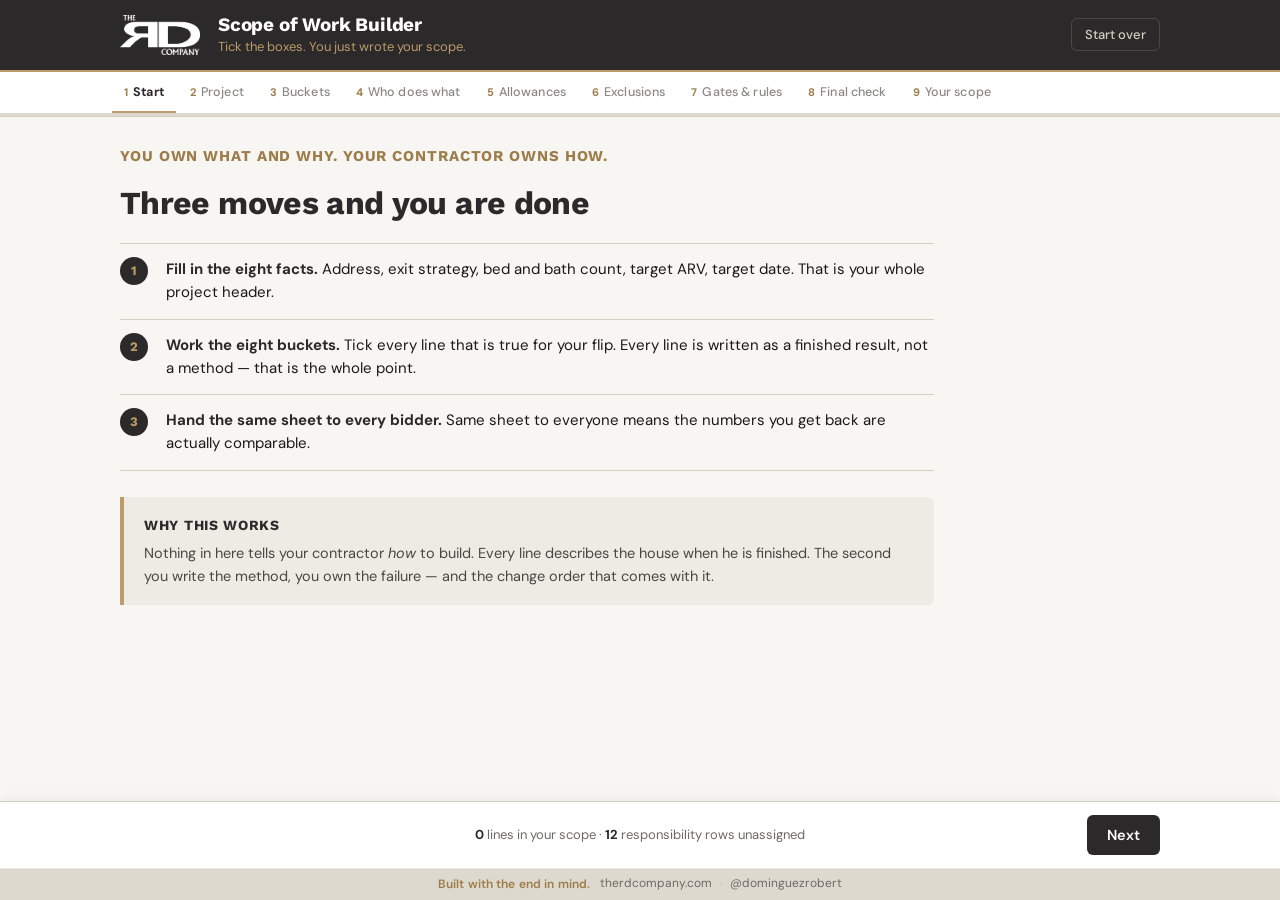
==== index.html @ a58441e7 "Scope of Work Builder - free checkbox scoping tool for investors" ====
<!doctype html>
<html lang="en">
<head>
<meta charset="utf-8">
<meta name="viewport" content="width=device-width, initial-scale=1">
<title>Scope of Work Builder — RD Contracting Solutions</title>
<meta name="description" content="Tick the boxes. You just wrote your scope of work. A pocket tool for real estate investors from Robert Dominguez, RD Contracting Solutions, LLC.">
<link rel="icon" href="rd-logo-dark.png">
<link rel="preconnect" href="https://fonts.googleapis.com">
<link rel="preconnect" href="https://fonts.gstatic.com" crossorigin>
<link href="https://fonts.googleapis.com/css2?family=DM+Sans:wght@400;500;600;700&family=Work+Sans:wght@600;700&display=swap" rel="stylesheet">
<link rel="stylesheet" href="styles.css">
</head>
<body>

<header class="topbar">
  <div class="topbar-in">
    <img class="brandmark" src="rd-logo-white.png" alt="The RD Company">
    <div class="topbar-t">
      <h1>Scope of Work Builder</h1>
      <p>Tick the boxes. You just wrote your scope.</p>
    </div>
    <button class="ghost" id="btn-reset" type="button" data-testid="button-reset">Start over</button>
  </div>
  <div class="goldrule"></div>
</header>

<nav class="steprail" aria-label="Steps">
  <div class="steprail-in" id="steprail"></div>
  <div class="bar"><span id="barfill"></span></div>
</nav>

<main id="main">

  <!-- STEP 0 -->
  <section class="step" data-step="0">
    <div class="lede">
      <p class="rule" id="the-rule"></p>
      <h2>Three moves and you are done</h2>
      <ol class="howto">
        <li><strong>Fill in the eight facts.</strong> Address, exit strategy, bed and bath count, target ARV, target date. That is your whole project header.</li>
        <li><strong>Work the eight buckets.</strong> Tick every line that is true for your flip. Every line is written as a finished result, not a method — that is the whole point.</li>
        <li><strong>Hand the same sheet to every bidder.</strong> Same sheet to everyone means the numbers you get back are actually comparable.</li>
      </ol>
      <div class="warnbox">
        <h3>Why this works</h3>
        <p>Nothing in here tells your contractor <em>how</em> to build. Every line describes the house when he is finished. The second you write the method, you own the failure — and the change order that comes with it.</p>
      </div>
    </div>
  </section>

  <!-- STEP 1 -->
  <section class="step" data-step="1">
    <h2 class="stitle">Your project</h2>
    <p class="sub">Eight facts. This is the header every bidder reads first.</p>
    <div class="fields" id="fields"></div>
  </section>

  <!-- STEP 2 -->
  <section class="step" data-step="2">
    <h2 class="stitle">The eight buckets</h2>
    <p class="sub">Tick every line that is true for your flip. Skip what does not apply. Add your own at the bottom of any bucket.</p>
    <div id="buckets"></div>
  </section>

  <!-- STEP 3 -->
  <section class="step" data-step="3">
    <h2 class="stitle">Who does what</h2>
    <p class="sub" id="resp-hint"></p>
    <div id="resp"></div>
  </section>

  <!-- STEP 4 -->
  <section class="step" data-step="4">
    <h2 class="stitle">Allowances</h2>
    <p class="sub" id="allow-hint"></p>
    <div id="allow"></div>
  </section>

  <!-- STEP 5 -->
  <section class="step" data-step="5">
    <h2 class="stitle">Your exclusions</h2>
    <p class="sub" id="excl-hint"></p>
    <div id="excl"></div>
  </section>

  <!-- STEP 6 -->
  <section class="step" data-step="6">
    <h2 class="stitle">Money gates</h2>
    <p class="sub" id="gate-hint"></p>
    <div id="gates"></div>
    <h2 class="stitle mt">The rules</h2>
    <p class="sub" id="rule-hint"></p>
    <div id="rules"></div>
  </section>

  <!-- STEP 7 -->
  <section class="step" data-step="7">
    <h2 class="stitle">Before you send this</h2>
    <p class="sub">Seven ways a scope of work loses money. Clear all seven before it leaves your desk.</p>
    <div id="selfcheck"></div>
  </section>

  <!-- STEP 8 -->
  <section class="step" data-step="8">
    <h2 class="stitle">Your scope of work</h2>
    <p class="sub">This is what you built. Print it, copy it, or download it — then send the same one to every bidder.</p>
    <div class="actions">
      <button class="primary" id="btn-print" type="button" data-testid="button-print">Print / Save as PDF</button>
      <button class="secondary" id="btn-copy" type="button" data-testid="button-copy">Copy text</button>
      <button class="secondary" id="btn-dl" type="button" data-testid="button-download">Download .txt</button>
      <span class="copied" id="copied" hidden>Copied</span>
    </div>
    <div id="output" class="output" data-testid="text-output"></div>
  </section>

</main>

<footer class="navbar">
  <div class="navbar-in">
    <button class="secondary" id="btn-back" type="button" data-testid="button-back">Back</button>
    <span class="count" id="count"></span>
    <button class="primary" id="btn-next" type="button" data-testid="button-next">Next</button>
  </div>
  <div class="ctabar">
    <div class="ctabar-in">
      <span class="cta-tag">Built with the end in mind.</span>
      <span class="cta-links">
        <a href="https://www.therdcompany.com" target="_blank" rel="noopener noreferrer" data-testid="link-website">therdcompany.com</a>
        <span class="cta-dot">&middot;</span>
        <a href="https://www.instagram.com/dominguezrobert" target="_blank" rel="noopener noreferrer" data-testid="link-instagram">@dominguezrobert</a>
      </span>
    </div>
  </div>
</footer>

<!-- print-only document -->
<div id="printdoc" aria-hidden="true"></div>

<script src="content.js"></script>
<script src="app.js"></script>
</body>
</html>
---- styles.css ----
:root{
  --slate:#2B292A; --tan:#BB9B69; --tan-dk:#9C7D4A; --mortar:#D2D0BF;
  --iron:#1A1918; --lime:#DDD9CE; --conc:#EDEBE4; --paper:#F7F6F2; --white:#fff;
  --f-head:"Work Sans",-apple-system,Segoe UI,sans-serif;
  --f-body:"DM Sans",-apple-system,Segoe UI,sans-serif;
  --shadow:0 1px 2px rgba(43,41,42,.06),0 8px 24px rgba(43,41,42,.06);
}
*{box-sizing:border-box;margin:0;padding:0}
html{-webkit-text-size-adjust:100%}
body{
  font-family:var(--f-body);background:var(--paper);color:var(--iron);
  font-size:16px;line-height:1.55;padding-bottom:118px;
}
button{font-family:inherit;font-size:inherit;cursor:pointer;border:0}

/* ---------- top bar ---------- */
.topbar{background:var(--slate);position:sticky;top:0;z-index:40}
.topbar-in{
  max-width:1080px;margin:0 auto;padding:14px 20px;
  display:flex;align-items:center;gap:18px;
}
.brandmark{height:40px;width:auto;display:block;flex:none}
.topbar-t{flex:1;min-width:0}
.topbar-t h1{
  font-family:var(--f-head);font-weight:700;color:var(--white);
  font-size:19px;line-height:1.2;letter-spacing:-.01em;
}
.topbar-t p{color:var(--tan);font-size:13px;line-height:1.3;margin-top:2px}
.goldrule{height:2px;background:var(--tan)}
.ghost{
  background:transparent;color:var(--mortar);border:1px solid #4a4748;
  padding:7px 13px;border-radius:6px;font-size:13px;font-weight:500;flex:none;
}
.ghost:hover{color:var(--white);border-color:var(--tan)}

/* ---------- step rail ---------- */
.steprail{background:var(--white);border-bottom:1px solid var(--mortar);position:sticky;top:71px;z-index:30}
.steprail-in{
  max-width:1080px;margin:0 auto;padding:0 12px;display:flex;gap:2px;
  overflow-x:auto;scrollbar-width:none;
}
.steprail-in::-webkit-scrollbar{display:none}
.stepbtn{
  background:transparent;color:#8a8783;padding:12px 12px 11px;font-size:12.5px;
  font-weight:500;white-space:nowrap;border-bottom:2px solid transparent;
  letter-spacing:.01em;
}
.stepbtn:hover{color:var(--slate)}
.stepbtn[aria-current="true"]{color:var(--slate);font-weight:700;border-bottom-color:var(--tan)}
.stepbtn .dot{color:var(--tan-dk);font-weight:700;margin-right:5px;font-size:11px}
.stepbtn.done .dot::after{content:"\2713"}
.stepbtn.done .dot span{display:none}
.bar{height:3px;background:var(--lime)}
.bar span{display:block;height:100%;background:var(--tan);width:0;transition:width .28s ease}

/* ---------- layout ---------- */
main{max-width:1080px;margin:0 auto;padding:28px 20px 40px}
.step{display:none}
.step.on{display:block;animation:fade .22s ease}
@keyframes fade{from{opacity:0;transform:translateY(4px)}to{opacity:1;transform:none}}

.stitle{
  font-family:var(--f-head);font-weight:700;font-size:26px;line-height:1.15;
  color:var(--slate);letter-spacing:-.015em;
}
.stitle.mt{margin-top:38px}
.sub{color:#6d6a66;font-size:14.5px;margin:6px 0 20px;max-width:70ch}

/* ---------- step 0 ---------- */
.lede{max-width:74ch}
.rule{
  font-family:var(--f-head);font-weight:700;font-size:15px;color:var(--tan-dk);
  text-transform:uppercase;letter-spacing:.06em;margin-bottom:18px;
}
.lede h2{font-family:var(--f-head);font-weight:700;font-size:32px;color:var(--slate);letter-spacing:-.02em;line-height:1.1}
.howto{list-style:none;counter-reset:h;margin:22px 0 0}
.howto li{
  counter-increment:h;position:relative;padding:14px 0 14px 46px;
  border-top:1px solid var(--mortar);font-size:15px;
}
.howto li:last-child{border-bottom:1px solid var(--mortar)}
.howto li::before{
  content:counter(h);position:absolute;left:0;top:13px;
  width:28px;height:28px;border-radius:50%;background:var(--slate);color:var(--tan);
  font-family:var(--f-head);font-weight:700;font-size:13px;
  display:flex;align-items:center;justify-content:center;
}
.howto strong{color:var(--slate);font-weight:700}
.warnbox{background:var(--conc);border-left:4px solid var(--tan);padding:18px 20px;margin-top:26px;border-radius:0 6px 6px 0}
.warnbox h3{font-family:var(--f-head);font-size:14px;text-transform:uppercase;letter-spacing:.05em;color:var(--slate);margin-bottom:6px}
.warnbox p{font-size:14.5px;color:#4a4744}

/* ---------- fields ---------- */
.fields{display:grid;grid-template-columns:repeat(2,1fr);gap:14px 20px;max-width:760px}
.f{display:flex;flex-direction:column;gap:5px}
.f.wide{grid-column:1/-1}
.f label{font-size:12px;font-weight:600;text-transform:uppercase;letter-spacing:.05em;color:#6d6a66}
.f input,.f select{
  font-family:var(--f-body);font-size:15px;padding:10px 12px;
  border:1px solid var(--mortar);border-radius:6px;background:var(--white);color:var(--iron);
}
.f input:focus,.f select:focus{outline:2px solid var(--tan);outline-offset:-1px;border-color:var(--tan)}

/* ---------- buckets ---------- */
.bkt{background:var(--white);border:1px solid var(--mortar);border-radius:8px;margin-bottom:14px;overflow:hidden;box-shadow:var(--shadow)}
.bkt-h{
  display:flex;align-items:center;gap:12px;width:100%;
  background:var(--slate);color:var(--white);padding:13px 16px;text-align:left;
}
.bkt-h:hover{background:#383637}
.bkt-n{
  font-family:var(--f-head);font-weight:700;font-size:11px;color:var(--slate);
  background:var(--tan);width:24px;height:24px;border-radius:4px;flex:none;
  display:flex;align-items:center;justify-content:center;
}
.bkt-name{font-family:var(--f-head);font-weight:700;font-size:15.5px;flex:1;letter-spacing:-.005em}
.bkt-tally{font-size:12.5px;color:var(--mortar);font-variant-numeric:tabular-nums;flex:none}
.bkt-tally.has{color:var(--tan)}
.chev{color:var(--mortar);flex:none;transition:transform .2s;font-size:11px}
.bkt.open .chev{transform:rotate(180deg)}
.bkt-b{display:none;padding:0}
.bkt.open .bkt-b{display:block}
.bkt-hint{
  font-size:13px;color:var(--tan-dk);padding:11px 16px;background:var(--conc);
  border-bottom:1px solid var(--mortar);
}
.bkt-tools{display:flex;gap:8px;padding:10px 16px;border-bottom:1px solid var(--lime)}
.tinybtn{background:var(--paper);border:1px solid var(--mortar);color:#5f5c58;font-size:12px;font-weight:500;padding:5px 10px;border-radius:5px}
.tinybtn:hover{border-color:var(--tan-dk);color:var(--slate)}

/* ---------- tick rows ---------- */
.tick{
  display:flex;align-items:flex-start;gap:12px;padding:11px 16px;cursor:pointer;
  border-bottom:1px solid var(--lime);font-size:14.5px;line-height:1.45;
}
.tick:last-child{border-bottom:0}
.tick:nth-child(even){background:#faf9f6}
.tick:hover{background:var(--conc)}
.tick input{
  appearance:none;-webkit-appearance:none;flex:none;
  width:19px;height:19px;border:1.5px solid #9d9a95;border-radius:4px;
  background:var(--white);margin-top:1px;cursor:pointer;position:relative;
}
.tick input:checked{background:var(--slate);border-color:var(--slate)}
.tick input:checked::after{
  content:"";position:absolute;left:5px;top:2px;width:6px;height:11px;
  border:solid var(--tan);border-width:0 2px 2px 0;transform:rotate(42deg);
}
.tick input:focus-visible{outline:2px solid var(--tan);outline-offset:2px}
.tick span{flex:1}
.tick input:checked+span{color:var(--slate);font-weight:500}

/* ---------- own lines ---------- */
.own{display:flex;gap:8px;padding:12px 16px;background:var(--conc);border-top:1px solid var(--mortar)}
.own input{
  flex:1;font-family:var(--f-body);font-size:14px;padding:9px 11px;
  border:1px solid var(--mortar);border-radius:5px;background:var(--white);
}
.own input:focus{outline:2px solid var(--tan);outline-offset:-1px}
.own button{background:var(--slate);color:var(--white);font-size:13px;font-weight:600;padding:9px 15px;border-radius:5px}
.own button:hover{background:var(--tan-dk)}
.custom{display:flex;align-items:center;gap:10px;padding:10px 16px;border-bottom:1px solid var(--lime);font-size:14.5px;background:#fdfcfa}
.custom .mark{color:var(--tan-dk);font-weight:700;flex:none}
.custom span{flex:1}
.custom button{background:transparent;color:#a09d98;font-size:16px;line-height:1;padding:4px 8px}
.custom button:hover{color:#a12c7b}

/* ---------- card sections ---------- */
.card{background:var(--white);border:1px solid var(--mortar);border-radius:8px;overflow:hidden;box-shadow:var(--shadow)}
.card+.card{margin-top:14px}

/* responsibility */
.rtable{width:100%;border-collapse:collapse;font-size:14px}
.rtable th{
  background:var(--slate);color:var(--white);font-family:var(--f-head);font-weight:600;
  font-size:11px;text-transform:uppercase;letter-spacing:.05em;padding:10px 8px;text-align:center;
}
.rtable th:first-child{text-align:left;padding-left:16px}
.rtable td{border-bottom:1px solid var(--lime);padding:9px 8px;text-align:center}
.rtable td:first-child{text-align:left;padding-left:16px;line-height:1.4}
.rtable tr:nth-child(even) td{background:#faf9f6}
.rtable tr:hover td{background:var(--conc)}
.rtable input{
  appearance:none;-webkit-appearance:none;width:18px;height:18px;
  border:1.5px solid #9d9a95;border-radius:50%;background:var(--white);cursor:pointer;position:relative;
}
.rtable input:checked{border-color:var(--slate);border-width:5px}
.rtable input:focus-visible{outline:2px solid var(--tan);outline-offset:2px}
.rtable td.unset{box-shadow:inset 3px 0 0 var(--tan)}

/* allowances */
.arow{display:flex;align-items:center;gap:12px;padding:11px 16px;border-bottom:1px solid var(--lime);font-size:14.5px}
.arow:last-child{border-bottom:0}
.arow:nth-child(even){background:#faf9f6}
.arow label{display:flex;align-items:center;gap:12px;flex:1;cursor:pointer}
.arow input[type=checkbox]{
  appearance:none;-webkit-appearance:none;flex:none;width:19px;height:19px;
  border:1.5px solid #9d9a95;border-radius:4px;background:var(--white);cursor:pointer;position:relative;
}
.arow input[type=checkbox]:checked{background:var(--slate);border-color:var(--slate)}
.arow input[type=checkbox]:checked::after{
  content:"";position:absolute;left:5px;top:2px;width:6px;height:11px;
  border:solid var(--tan);border-width:0 2px 2px 0;transform:rotate(42deg);
}
.money{display:flex;align-items:center;gap:4px;flex:none;color:#8a8783;font-size:14px}
.money input{
  width:104px;font-family:var(--f-body);font-size:14px;padding:7px 9px;text-align:right;
  border:1px solid var(--mortar);border-radius:5px;font-variant-numeric:tabular-nums;background:var(--white);
}
.money input:disabled{background:var(--conc);border-color:var(--lime)}
.money input:focus{outline:2px solid var(--tan);outline-offset:-1px}

/* gates */
.grow{display:flex;align-items:center;gap:12px;padding:12px 16px;border-bottom:1px solid var(--lime);font-size:14.5px}
.grow:last-child{border-bottom:0}
.grow:nth-child(even){background:#faf9f6}
.grow label{display:flex;align-items:center;gap:12px;flex:1;cursor:pointer;line-height:1.4}
.gcode{
  font-family:var(--f-head);font-weight:700;font-size:11px;color:var(--white);background:var(--tan-dk);
  padding:3px 7px;border-radius:4px;flex:none;letter-spacing:.03em;
}
.grow input[type=checkbox]{
  appearance:none;-webkit-appearance:none;flex:none;width:19px;height:19px;
  border:1.5px solid #9d9a95;border-radius:4px;background:var(--white);cursor:pointer;position:relative;
}
.grow input[type=checkbox]:checked{background:var(--slate);border-color:var(--slate)}
.grow input[type=checkbox]:checked::after{
  content:"";position:absolute;left:5px;top:2px;width:6px;height:11px;
  border:solid var(--tan);border-width:0 2px 2px 0;transform:rotate(42deg);
}
.pct{display:flex;align-items:center;gap:4px;flex:none;color:#8a8783;font-size:14px}
.pct input{
  width:62px;font-family:var(--f-body);font-size:14px;padding:7px 9px;text-align:right;
  border:1px solid var(--mortar);border-radius:5px;font-variant-numeric:tabular-nums;background:var(--white);
}
.pct input:disabled{background:var(--conc);border-color:var(--lime)}
.pct input:focus{outline:2px solid var(--tan);outline-offset:-1px}
.pcttotal{
  display:flex;justify-content:space-between;align-items:center;
  background:var(--slate);color:var(--white);padding:12px 16px;font-size:14px;
}
.pcttotal b{font-family:var(--f-head);font-size:17px;color:var(--tan);font-variant-numeric:tabular-nums}
.pcttotal.bad b{color:#E39A9A}

/* selfcheck */
.sc{display:flex;gap:14px;padding:14px 16px;border-bottom:1px solid var(--lime);cursor:pointer;font-size:14.5px;line-height:1.45}
.sc:last-child{border-bottom:0}
.sc:nth-child(even){background:#faf9f6}
.sc:hover{background:var(--conc)}
.sc input{
  appearance:none;-webkit-appearance:none;flex:none;width:19px;height:19px;margin-top:1px;
  border:1.5px solid #9d9a95;border-radius:4px;background:var(--white);cursor:pointer;position:relative;
}
.sc input:checked{background:var(--slate);border-color:var(--slate)}
.sc input:checked::after{
  content:"";position:absolute;left:5px;top:2px;width:6px;height:11px;
  border:solid var(--tan);border-width:0 2px 2px 0;transform:rotate(42deg);
}
.sc .num{font-family:var(--f-head);font-weight:700;color:var(--tan-dk);flex:none;width:14px}

/* hint strip */
.hintstrip{background:var(--conc);border-left:4px solid var(--tan-dk);padding:13px 16px;font-size:14px;color:#4a4744;margin-bottom:18px;border-radius:0 6px 6px 0;max-width:80ch}

/* ---------- output ---------- */
.actions{display:flex;flex-wrap:wrap;gap:10px;align-items:center;margin-bottom:22px}
.primary{background:var(--slate);color:var(--white);font-weight:600;font-size:14.5px;padding:11px 20px;border-radius:6px}
.primary:hover{background:var(--tan-dk)}
.secondary{background:var(--white);color:var(--slate);border:1px solid var(--mortar);font-weight:600;font-size:14.5px;padding:11px 18px;border-radius:6px}
.secondary:hover{border-color:var(--tan-dk)}
.copied{color:var(--tan-dk);font-size:13.5px;font-weight:600}
.output{
  background:var(--white);border:1px solid var(--mortar);border-radius:8px;
  padding:34px 38px;box-shadow:var(--shadow);
}
.output h3{
  font-family:var(--f-head);font-weight:700;font-size:12px;text-transform:uppercase;
  letter-spacing:.07em;color:var(--white);background:var(--slate);
  padding:8px 12px;margin:30px 0 12px;border-radius:4px;
}
.output h3:first-child{margin-top:0}
.output h4{font-family:var(--f-head);font-weight:700;font-size:14px;color:var(--tan-dk);margin:18px 0 6px;letter-spacing:.01em}
.output ul{list-style:none;margin:0}
.output li{padding:5px 0 5px 20px;position:relative;font-size:14.5px;line-height:1.5;border-bottom:1px solid var(--conc)}
.output li::before{content:"\2713";position:absolute;left:0;color:var(--tan-dk);font-weight:700;font-size:12px}
.output .meta{display:grid;grid-template-columns:repeat(2,1fr);gap:6px 24px}
.output .meta div{font-size:14.5px;padding:5px 0;border-bottom:1px solid var(--conc)}
.output .meta b{color:#6d6a66;font-weight:600;font-size:12px;text-transform:uppercase;letter-spacing:.04em;display:block}
.output .empty{color:#a09d98;font-style:normal;font-size:14px;padding:6px 0}
.docfoot{margin-top:34px;padding-top:14px;border-top:1px solid var(--mortar);font-size:12px;color:#8a8783;text-align:center}
.docfoot .tag{font-family:var(--f-head);font-weight:700;color:var(--slate);font-size:13px;display:block;margin-bottom:4px}

/* coaching block on the finished scope */
.doccta{
  margin-top:18px;padding:14px 16px;background:var(--conc);border-radius:6px;
  display:flex;align-items:center;gap:14px;
}
.doccta img{width:74px;height:74px;flex:0 0 74px;display:block}
.doccta-t{display:flex;flex-direction:column;gap:2px;min-width:0}
.doccta-t b{font-family:var(--f-head);font-size:13px;color:var(--slate)}
.doccta-t span{font-size:11.5px;color:#6d6a66;line-height:1.4}

/* ---------- nav ---------- */
.navbar{
  position:fixed;bottom:0;left:0;right:0;background:var(--white);
  border-top:1px solid var(--mortar);z-index:40;box-shadow:0 -2px 12px rgba(43,41,42,.06);
}
.navbar-in{max-width:1080px;margin:0 auto;padding:12px 20px;display:flex;align-items:center;gap:14px}
.count{flex:1;text-align:center;font-size:13px;color:#6d6a66;font-variant-numeric:tabular-nums}
.count b{color:var(--slate);font-weight:700}

/* quiet coaching call-to-action strip */
.ctabar{border-top:1px solid var(--conc);background:var(--lime)}
.ctabar-in{
  max-width:1080px;margin:0 auto;padding:7px 20px;
  display:flex;align-items:center;justify-content:center;gap:10px;
  font-size:12px;line-height:1.3;
}
.cta-tag{color:var(--tan-dk);font-weight:600;letter-spacing:.01em}
.cta-links{display:flex;align-items:center;gap:8px;white-space:nowrap}
.cta-links a{color:#6d6a66;text-decoration:none;border-bottom:1px solid transparent;transition:color .15s,border-color .15s}
.cta-links a:hover,.cta-links a:focus-visible{color:var(--slate);border-bottom-color:var(--tan)}
.cta-dot{color:#b3b0aa}

/* ---------- mobile ---------- */
@media(max-width:720px){
  body{font-size:15px;padding-bottom:126px}
  .ctabar-in{flex-direction:column;gap:2px;padding:6px 14px;font-size:11.5px;text-align:center}
  .cta-links{gap:7px}
  .topbar-in{padding:11px 14px;gap:12px}
  .brandmark{height:32px}
  .topbar-t h1{font-size:16px}
  .topbar-t p{font-size:11.5px}
  .ghost{padding:6px 10px;font-size:12px}
  .steprail{top:60px}
  main{padding:20px 14px 32px}
  .stitle{font-size:21px}
  .lede h2{font-size:24px}
  .fields{grid-template-columns:1fr}
  .output{padding:20px 18px}
  .output .meta{grid-template-columns:1fr}
  .arow,.grow{flex-wrap:wrap}
  .money,.pct{margin-left:31px}
  .rtable{font-size:13px}
  .rtable th{font-size:10px;padding:8px 4px}
  .rtable th:first-child,.rtable td:first-child{padding-left:12px}
  .rtable td{padding:8px 4px}
  .navbar-in{padding:10px 14px}
  .primary,.secondary{padding:11px 16px;font-size:14px}
}

/* ---------- print ---------- */
#printdoc{display:none}
@media print{
  @page{size:letter;margin:0.6in 0.7in}
  body{background:#fff;padding:0;font-size:10.5pt}
  .topbar,.steprail,.navbar,main{display:none!important}
  #printdoc{display:block}
  .p-head{background:var(--slate)!important;-webkit-print-color-adjust:exact;print-color-adjust:exact;padding:12pt;text-align:center}
  .p-head img{height:34pt}
  .p-rule{height:2pt;background:var(--tan)!important;-webkit-print-color-adjust:exact;print-color-adjust:exact;margin-bottom:14pt}
  #printdoc h1{font-family:var(--f-head);font-size:19pt;color:var(--slate);letter-spacing:-.01em}
  #printdoc .p-sub{color:var(--tan-dk);font-size:10pt;margin-bottom:2pt}
  #printdoc .p-rulel{font-family:var(--f-head);font-size:9.5pt;color:var(--slate);font-weight:700;margin-bottom:12pt}
  #printdoc h3{
    background:var(--slate)!important;color:#fff!important;-webkit-print-color-adjust:exact;print-color-adjust:exact;
    font-family:var(--f-head);font-size:9.5pt;text-transform:uppercase;letter-spacing:.06em;
    padding:5pt 8pt;margin:14pt 0 7pt;page-break-after:avoid;break-after:avoid;
  }
  #printdoc h4{font-family:var(--f-head);font-size:10pt;color:var(--tan-dk);margin:9pt 0 3pt;page-break-after:avoid;break-after:avoid}
  #printdoc ul{list-style:none;margin:0}
  #printdoc li{padding:2.4pt 0 2.4pt 13pt;position:relative;font-size:10pt;line-height:1.4;border-bottom:.5pt solid var(--conc);page-break-inside:avoid;break-inside:avoid}
  #printdoc li::before{content:"\2713";position:absolute;left:0;color:var(--tan-dk);font-weight:700;font-size:8.5pt}
  #printdoc .meta{display:grid;grid-template-columns:1fr 1fr;gap:2pt 18pt}
  #printdoc .meta div{font-size:10pt;padding:2.4pt 0;border-bottom:.5pt solid var(--conc)}
  #printdoc .meta b{color:#6d6a66;font-weight:600;font-size:8pt;text-transform:uppercase;letter-spacing:.04em;display:block}
  #printdoc .empty{color:#8a8783;font-size:9.5pt}
  #printdoc .respout li em{font-size:8pt}
  #printdoc .docfoot{margin-top:18pt;padding-top:7pt;border-top:.5pt solid var(--mortar);font-size:8.5pt;color:#6d6a66;text-align:center}
  #printdoc .docfoot .tag{font-family:var(--f-head);font-weight:700;color:var(--slate);font-size:10pt;display:block;margin-bottom:2pt}
  #printdoc .doccta{
    margin-top:10pt;padding:8pt 10pt;background:var(--conc)!important;
    -webkit-print-color-adjust:exact;print-color-adjust:exact;border-radius:3pt;
    display:flex;align-items:center;gap:10pt;page-break-inside:avoid;break-inside:avoid;
  }
  #printdoc .doccta img{width:52pt;height:52pt;flex:0 0 52pt}
  #printdoc .doccta-t b{font-family:var(--f-head);font-size:9.5pt;color:var(--slate);display:block}
  #printdoc .doccta-t span{font-size:8pt;color:#6d6a66;display:block;line-height:1.35}
}

/* responsibility in assembled output */
.output .respout li,#printdoc .respout li{display:flex;gap:14px;align-items:baseline}
.output .respout li::before,#printdoc .respout li::before{content:"\2022"}
.output .respout li em,#printdoc .respout li em{
  margin-left:auto;font-style:normal;font-family:var(--f-head);font-weight:700;
  font-size:11px;letter-spacing:.05em;color:var(--tan-dk);flex:none;
}
.output .respout li.na em,#printdoc .respout li.na em{color:#A12C7B}
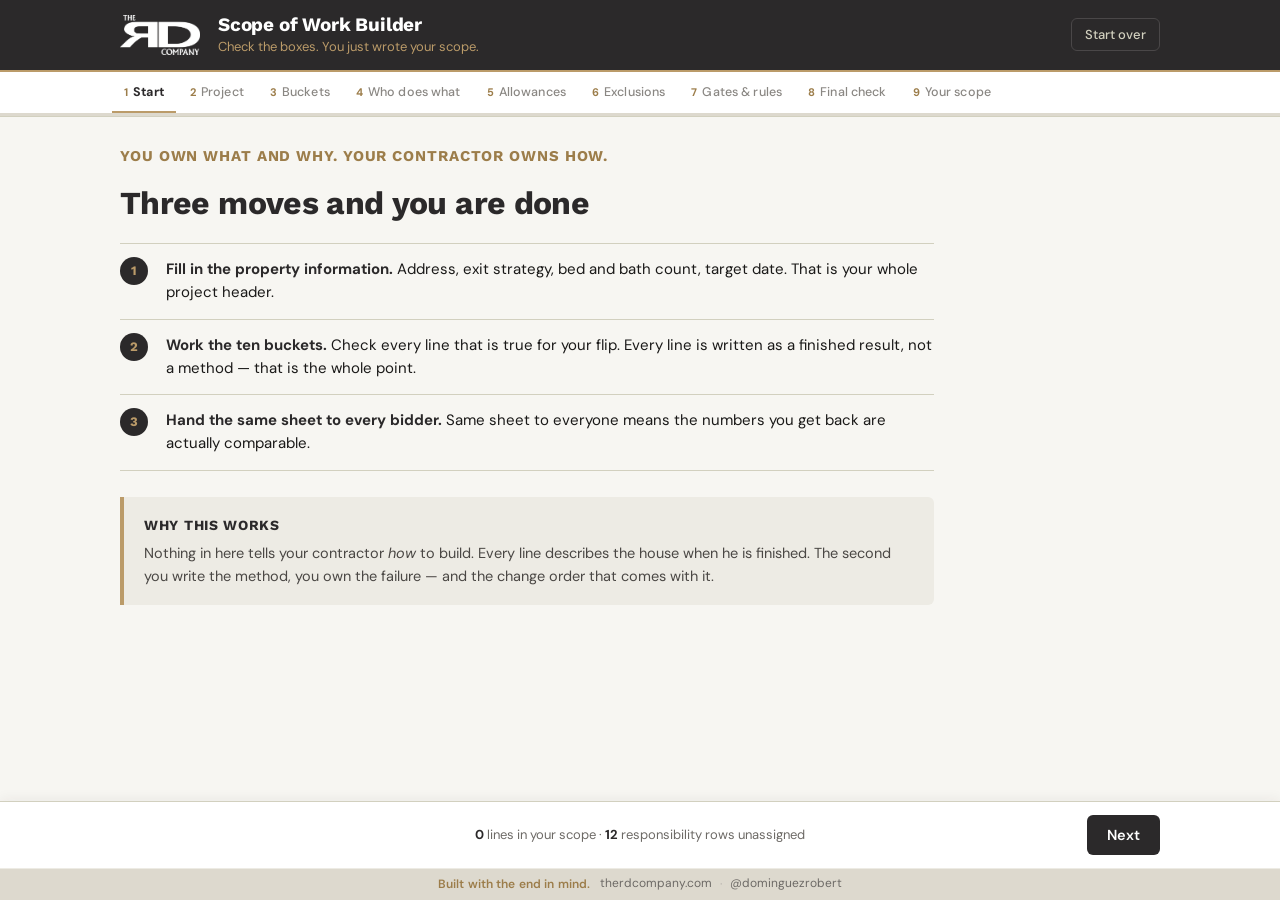
==== commit 2a540526: "Apply Robert's SOW wording edits and separate Flooring, Paint, Millwork" ====
--- a/index.html
+++ b/index.html
@@ -4,7 +4,7 @@
 <meta charset="utf-8">
 <meta name="viewport" content="width=device-width, initial-scale=1">
 <title>Scope of Work Builder — RD Contracting Solutions</title>
-<meta name="description" content="Tick the boxes. You just wrote your scope of work. A pocket tool for real estate investors from Robert Dominguez, RD Contracting Solutions, LLC.">
+<meta name="description" content="Check the boxes. You just wrote your scope of work. A pocket tool for real estate investors from Robert Dominguez, RD Contracting Solutions, LLC.">
 <link rel="icon" href="rd-logo-dark.png">
 <link rel="preconnect" href="https://fonts.googleapis.com">
 <link rel="preconnect" href="https://fonts.gstatic.com" crossorigin>
@@ -18,7 +18,7 @@
     <img class="brandmark" src="rd-logo-white.png" alt="The RD Company">
     <div class="topbar-t">
       <h1>Scope of Work Builder</h1>
-      <p>Tick the boxes. You just wrote your scope.</p>
+      <p>Check the boxes. You just wrote your scope.</p>
     </div>
     <button class="ghost" id="btn-reset" type="button" data-testid="button-reset">Start over</button>
   </div>
@@ -38,8 +38,8 @@
       <p class="rule" id="the-rule"></p>
       <h2>Three moves and you are done</h2>
       <ol class="howto">
-        <li><strong>Fill in the eight facts.</strong> Address, exit strategy, bed and bath count, target ARV, target date. That is your whole project header.</li>
-        <li><strong>Work the eight buckets.</strong> Tick every line that is true for your flip. Every line is written as a finished result, not a method — that is the whole point.</li>
+        <li><strong>Fill in the property information.</strong> Address, exit strategy, bed and bath count, target date. That is your whole project header.</li>
+        <li><strong>Work the ten buckets.</strong> Check every line that is true for your flip. Every line is written as a finished result, not a method — that is the whole point.</li>
         <li><strong>Hand the same sheet to every bidder.</strong> Same sheet to everyone means the numbers you get back are actually comparable.</li>
       </ol>
       <div class="warnbox">
@@ -52,14 +52,13 @@
   <!-- STEP 1 -->
   <section class="step" data-step="1">
     <h2 class="stitle">Your project</h2>
-    <p class="sub">Eight facts. This is the header every bidder reads first.</p>
     <div class="fields" id="fields"></div>
   </section>
 
   <!-- STEP 2 -->
   <section class="step" data-step="2">
-    <h2 class="stitle">The eight buckets</h2>
-    <p class="sub">Tick every line that is true for your flip. Skip what does not apply. Add your own at the bottom of any bucket.</p>
+    <h2 class="stitle">The ten buckets</h2>
+    <p class="sub">Check every line that is true for your flip. Skip what does not apply. Add your own at the bottom of any bucket.</p>
     <div id="buckets"></div>
   </section>
 
--- a/styles.css
+++ b/styles.css
@@ -375,14 +375,18 @@
   #printdoc .meta b{color:#6d6a66;font-weight:600;font-size:8pt;text-transform:uppercase;letter-spacing:.04em;display:block}
   #printdoc .empty{color:#8a8783;font-size:9.5pt}
   #printdoc .respout li em{font-size:8pt}
-  #printdoc .docfoot{margin-top:18pt;padding-top:7pt;border-top:.5pt solid var(--mortar);font-size:8.5pt;color:#6d6a66;text-align:center}
+  #printdoc .docfoot{
+    margin-top:11pt;padding-top:6pt;border-top:.5pt solid var(--mortar);
+    font-size:8.5pt;color:#6d6a66;text-align:center;
+    page-break-inside:avoid;break-inside:avoid;
+  }
   #printdoc .docfoot .tag{font-family:var(--f-head);font-weight:700;color:var(--slate);font-size:10pt;display:block;margin-bottom:2pt}
   #printdoc .doccta{
-    margin-top:10pt;padding:8pt 10pt;background:var(--conc)!important;
+    margin-top:7pt;padding:6pt 9pt;background:var(--conc)!important;
     -webkit-print-color-adjust:exact;print-color-adjust:exact;border-radius:3pt;
     display:flex;align-items:center;gap:10pt;page-break-inside:avoid;break-inside:avoid;
   }
-  #printdoc .doccta img{width:52pt;height:52pt;flex:0 0 52pt}
+  #printdoc .doccta img{width:44pt;height:44pt;flex:0 0 44pt}
   #printdoc .doccta-t b{font-family:var(--f-head);font-size:9.5pt;color:var(--slate);display:block}
   #printdoc .doccta-t span{font-size:8pt;color:#6d6a66;display:block;line-height:1.35}
 }
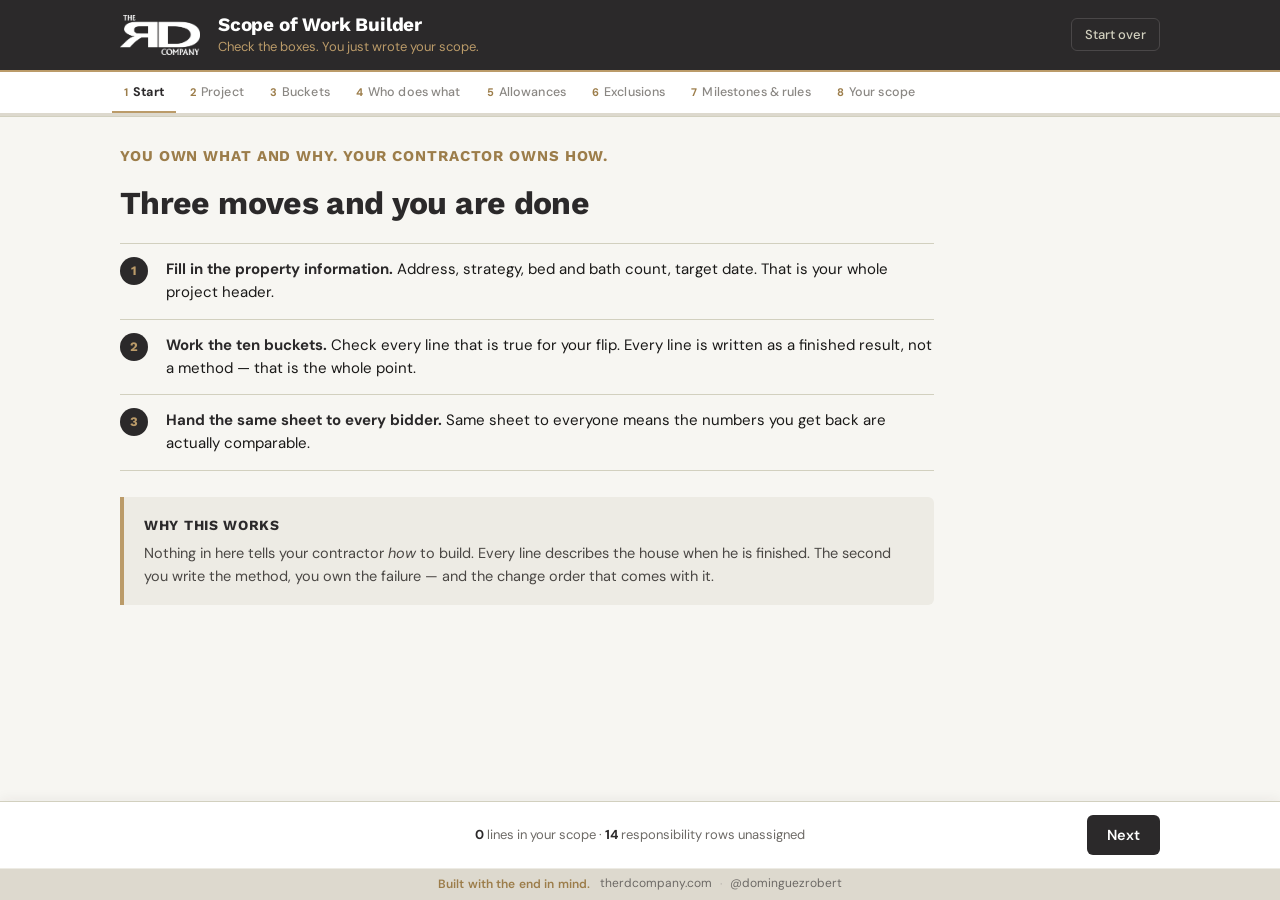
==== commit fc655eaf: "Clarify furnish and allowances; customizable strategy milestones and clean scope output" ====
--- a/index.html
+++ b/index.html
@@ -38,7 +38,7 @@
       <p class="rule" id="the-rule"></p>
       <h2>Three moves and you are done</h2>
       <ol class="howto">
-        <li><strong>Fill in the property information.</strong> Address, exit strategy, bed and bath count, target date. That is your whole project header.</li>
+        <li><strong>Fill in the property information.</strong> Address, strategy, bed and bath count, target date. That is your whole project header.</li>
         <li><strong>Work the ten buckets.</strong> Check every line that is true for your flip. Every line is written as a finished result, not a method — that is the whole point.</li>
         <li><strong>Hand the same sheet to every bidder.</strong> Same sheet to everyone means the numbers you get back are actually comparable.</li>
       </ol>
@@ -66,6 +66,7 @@
   <section class="step" data-step="3">
     <h2 class="stitle">Who does what</h2>
     <p class="sub" id="resp-hint"></p>
+    <div class="definition"><h3>What “furnish” means</h3><p id="furnish-definition"></p></div>
     <div id="resp"></div>
   </section>
 
@@ -74,6 +75,7 @@
     <h2 class="stitle">Allowances</h2>
     <p class="sub" id="allow-hint"></p>
     <div id="allow"></div>
+    <div class="definition"><h3>Allowance rules</h3><div id="allow-terms"></div></div>
   </section>
 
   <!-- STEP 5 -->
@@ -85,9 +87,11 @@
 
   <!-- STEP 6 -->
   <section class="step" data-step="6">
-    <h2 class="stitle">Money gates</h2>
+    <h2 class="stitle">Milestones</h2>
     <p class="sub" id="gate-hint"></p>
+    <p class="sub" id="strategy-note" data-testid="text-strategy-note"></p>
     <div id="gates"></div>
+    <button class="secondary" id="add-draw" type="button" data-testid="button-add-draw">Add draw</button>
     <h2 class="stitle mt">The rules</h2>
     <p class="sub" id="rule-hint"></p>
     <div id="rules"></div>
@@ -95,13 +99,6 @@
 
   <!-- STEP 7 -->
   <section class="step" data-step="7">
-    <h2 class="stitle">Before you send this</h2>
-    <p class="sub">Seven ways a scope of work loses money. Clear all seven before it leaves your desk.</p>
-    <div id="selfcheck"></div>
-  </section>
-
-  <!-- STEP 8 -->
-  <section class="step" data-step="8">
     <h2 class="stitle">Your scope of work</h2>
     <p class="sub">This is what you built. Print it, copy it, or download it — then send the same one to every bidder.</p>
     <div class="actions">
--- a/styles.css
+++ b/styles.css
@@ -193,6 +193,26 @@
 .arow:last-child{border-bottom:0}
 .arow:nth-child(even){background:#faf9f6}
 .arow label{display:flex;align-items:center;gap:12px;flex:1;cursor:pointer}
+.arow{flex-wrap:wrap}
+.definition{background:var(--conc);border:1px solid var(--mortar);border-radius:6px;padding:16px;margin:0 0 22px}
+.definition h3{font-size:16px;margin:0 0 8px}
+.definition p{font-size:14px;line-height:1.6;margin:0 0 8px}
+.definition p:last-child{margin-bottom:0}
+#allow+.definition{margin-top:20px}
+.allow-details{flex-basis:100%;margin:0 0 4px 31px;gap:12px}
+.allow-details[hidden]{display:none}
+.allow-details .f label{display:block;font-size:12px;margin-bottom:5px}
+.draw-item{border-bottom:1px solid var(--mortar)}
+.draw-fields{border:0;margin:0;padding:0 16px 18px;min-width:0}
+.field-caption{display:block;font-size:12px;margin:10px 0 6px;font-weight:600}
+.category-picker{border:1px solid var(--mortar);border-radius:4px;background:var(--white)}
+.category-picker summary{padding:10px;cursor:pointer;font-size:14px;overflow-wrap:anywhere}
+.category-picker summary:focus-visible{outline:2px solid var(--tan)}
+.category-options{border-top:1px solid var(--mortar)}
+.draw-fields textarea{width:100%;box-sizing:border-box;resize:vertical;min-height:72px;border:1px solid var(--mortar);border-radius:4px;padding:10px;font:inherit;font-size:14px;color:var(--slate);background:var(--white)}
+.draw-fields textarea:focus{outline:2px solid var(--tan);outline-offset:-1px}
+.draw-fields:disabled{opacity:.6}
+#add-draw{margin-top:14px}
 .arow input[type=checkbox]{
   appearance:none;-webkit-appearance:none;flex:none;width:19px;height:19px;
   border:1.5px solid #9d9a95;border-radius:4px;background:var(--white);cursor:pointer;position:relative;
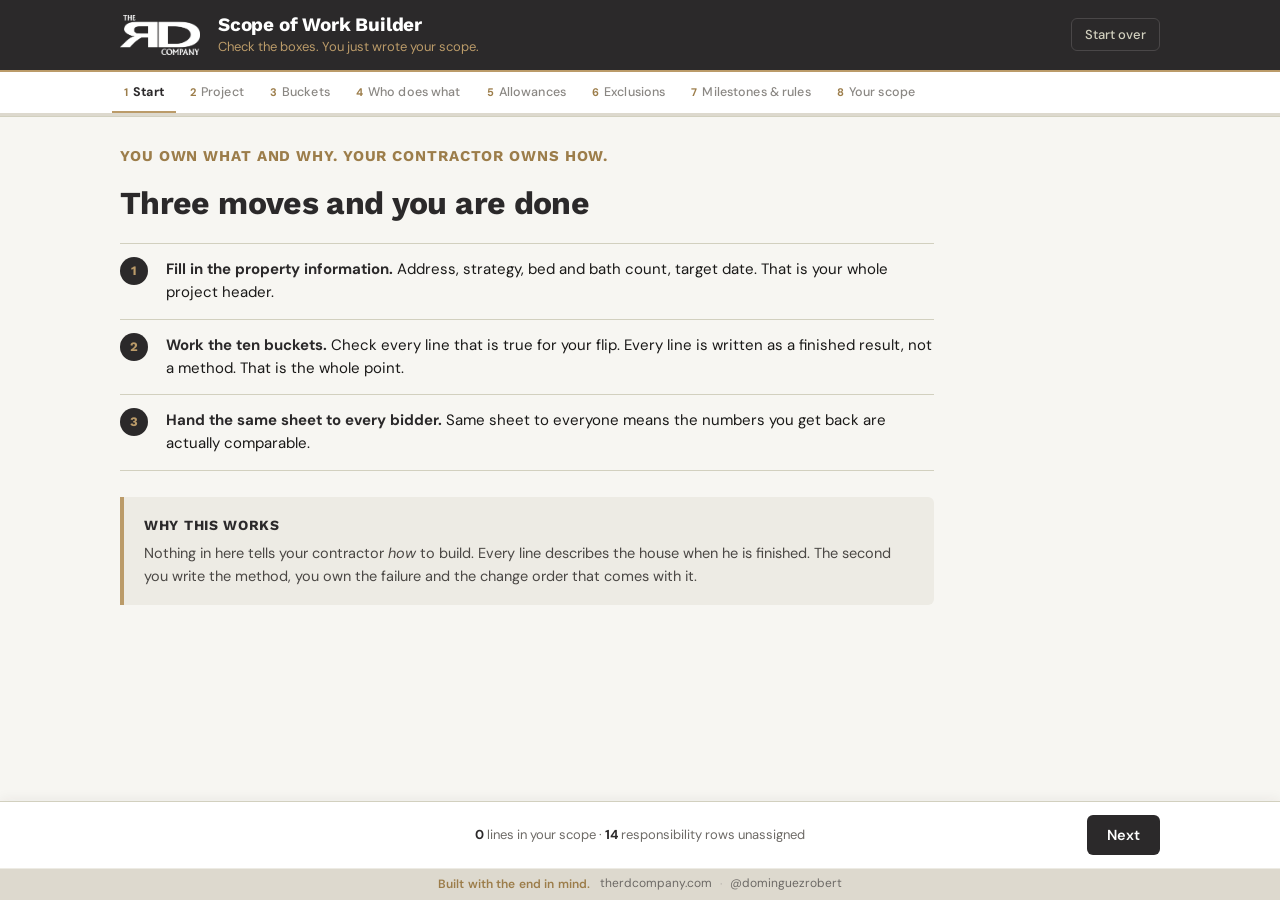
==== commit 6a0d36b5: "Remove all em dashes from SOW Builder and generated output" ====
--- a/index.html
+++ b/index.html
@@ -3,7 +3,7 @@
 <head>
 <meta charset="utf-8">
 <meta name="viewport" content="width=device-width, initial-scale=1">
-<title>Scope of Work Builder — RD Contracting Solutions</title>
+<title>Scope of Work Builder | RD Contracting Solutions</title>
 <meta name="description" content="Check the boxes. You just wrote your scope of work. A pocket tool for real estate investors from Robert Dominguez, RD Contracting Solutions, LLC.">
 <link rel="icon" href="rd-logo-dark.png">
 <link rel="preconnect" href="https://fonts.googleapis.com">
@@ -39,12 +39,12 @@
       <h2>Three moves and you are done</h2>
       <ol class="howto">
         <li><strong>Fill in the property information.</strong> Address, strategy, bed and bath count, target date. That is your whole project header.</li>
-        <li><strong>Work the ten buckets.</strong> Check every line that is true for your flip. Every line is written as a finished result, not a method — that is the whole point.</li>
+        <li><strong>Work the ten buckets.</strong> Check every line that is true for your flip. Every line is written as a finished result, not a method. That is the whole point.</li>
         <li><strong>Hand the same sheet to every bidder.</strong> Same sheet to everyone means the numbers you get back are actually comparable.</li>
       </ol>
       <div class="warnbox">
         <h3>Why this works</h3>
-        <p>Nothing in here tells your contractor <em>how</em> to build. Every line describes the house when he is finished. The second you write the method, you own the failure — and the change order that comes with it.</p>
+        <p>Nothing in here tells your contractor <em>how</em> to build. Every line describes the house when he is finished. The second you write the method, you own the failure and the change order that comes with it.</p>
       </div>
     </div>
   </section>
@@ -100,7 +100,7 @@
   <!-- STEP 7 -->
   <section class="step" data-step="7">
     <h2 class="stitle">Your scope of work</h2>
-    <p class="sub">This is what you built. Print it, copy it, or download it — then send the same one to every bidder.</p>
+    <p class="sub">This is what you built. Print it, copy it, or download it, then send the same one to every bidder.</p>
     <div class="actions">
       <button class="primary" id="btn-print" type="button" data-testid="button-print">Print / Save as PDF</button>
       <button class="secondary" id="btn-copy" type="button" data-testid="button-copy">Copy text</button>
--- a/styles.css
+++ b/styles.css
@@ -419,3 +419,67 @@
   font-size:11px;letter-spacing:.05em;color:var(--tan-dk);flex:none;
 }
 .output .respout li.na em,#printdoc .respout li.na em{color:#A12C7B}
+
+/* Final review page only: quieter hierarchy and separated line-item details.
+   The wizard, print document, and plain-text exports are unchanged. */
+.output{padding:38px 42px;box-shadow:0 3px 14px rgba(43,41,42,.04)}
+.output h3{
+  margin:44px 0 20px;padding:0;background:transparent;border-radius:0;
+  color:var(--slate);font-size:20px;text-transform:none;letter-spacing:-.02em;
+}
+.output h3:first-child{margin-top:0}
+.output h4{font-size:15px;line-height:1.45;letter-spacing:0;color:var(--slate)}
+.output p{font-size:14.5px;line-height:1.75;max-width:75ch}
+.output ul{border-top:1px solid var(--conc)}
+.output li{
+  padding:14px 12px;font-size:15px;line-height:1.7;border-bottom:1px solid var(--conc);
+  overflow-wrap:anywhere;
+}
+.output li::before{content:none}
+.output li:nth-child(even){background:#faf9f6}
+.output .scope-category{margin:0 0 26px;border:1px solid var(--mortar);border-radius:6px;overflow:hidden}
+.output .scope-category h4{margin:0;padding:14px 16px;background:var(--conc)}
+.output .scope-category ul{border-top:0}
+.output .scope-category li{padding:13px 16px}
+.output .scope-category li:last-child{border-bottom:0}
+.output .meta{gap:18px 28px;padding:20px;background:#faf9f6;border-radius:6px}
+.output .meta div{padding:0;border:0;line-height:1.65;overflow-wrap:anywhere}
+.output .meta b{font-size:11px;margin-bottom:5px}
+.output .scope-definition{color:#625e59;margin-bottom:22px}
+.output .respout li{align-items:flex-start;gap:20px;padding:16px 12px}
+.output .respout li::before{content:none}
+.output .respout li span{flex:1;min-width:0}
+.output .respout li em{
+  padding:4px 8px;background:var(--conc);border-radius:4px;font-size:11px;
+  color:var(--slate);letter-spacing:0;line-height:1.5;
+}
+.output .scope-allowance,.output .scope-milestone{
+  border:1px solid var(--mortar);border-radius:6px;padding:20px;margin-bottom:16px;
+  overflow-wrap:anywhere;
+}
+.output .scope-card-top{display:flex;align-items:flex-start;justify-content:space-between;gap:18px}
+.output .scope-card-top h4{margin:0;flex:1}
+.output .scope-amount,.output .scope-percent{font-family:var(--f-head);font-size:18px;font-weight:700;color:var(--slate);white-space:nowrap}
+.output .scope-facts{display:grid;grid-template-columns:1fr 1fr;gap:18px 24px;margin-top:18px}
+.output .scope-includes{grid-column:1/-1}
+.output .scope-facts dt{font-size:11px;text-transform:uppercase;letter-spacing:.04em;color:#6d6a66;margin-bottom:4px;font-weight:600}
+.output .scope-facts dd{font-size:14.5px;line-height:1.6;margin:0}
+.output .scope-terms{background:#faf9f6;padding:18px 20px;border-radius:6px;margin-top:20px}
+.output .scope-terms p+p{margin-top:14px}
+.output .scope-milestone p{margin-top:12px;color:#625e59}
+.output .empty{padding:14px 0;color:#6d6a66}
+@media(max-width:720px){
+  .output{padding:24px 16px}
+  .output h3{font-size:19px;margin-top:34px}
+  .output .meta{padding:16px;gap:16px}
+  .output li{font-size:14px;padding:13px 10px}
+  .output .scope-category li{padding:13px 14px}
+  .output .scope-card-top{flex-wrap:wrap;gap:10px}
+  .output .scope-card-top h4{flex-basis:100%}
+  .output .scope-facts{grid-template-columns:1fr;gap:14px}
+  .output .scope-allowance,.output .scope-milestone{padding:16px}
+  .output .respout li{flex-direction:column;gap:8px;padding:14px 10px}
+  .output .respout li em{margin-left:0}
+  .output .scope-terms{padding:16px}
+  .output .scope-amount,.output .scope-percent{white-space:normal}
+}
